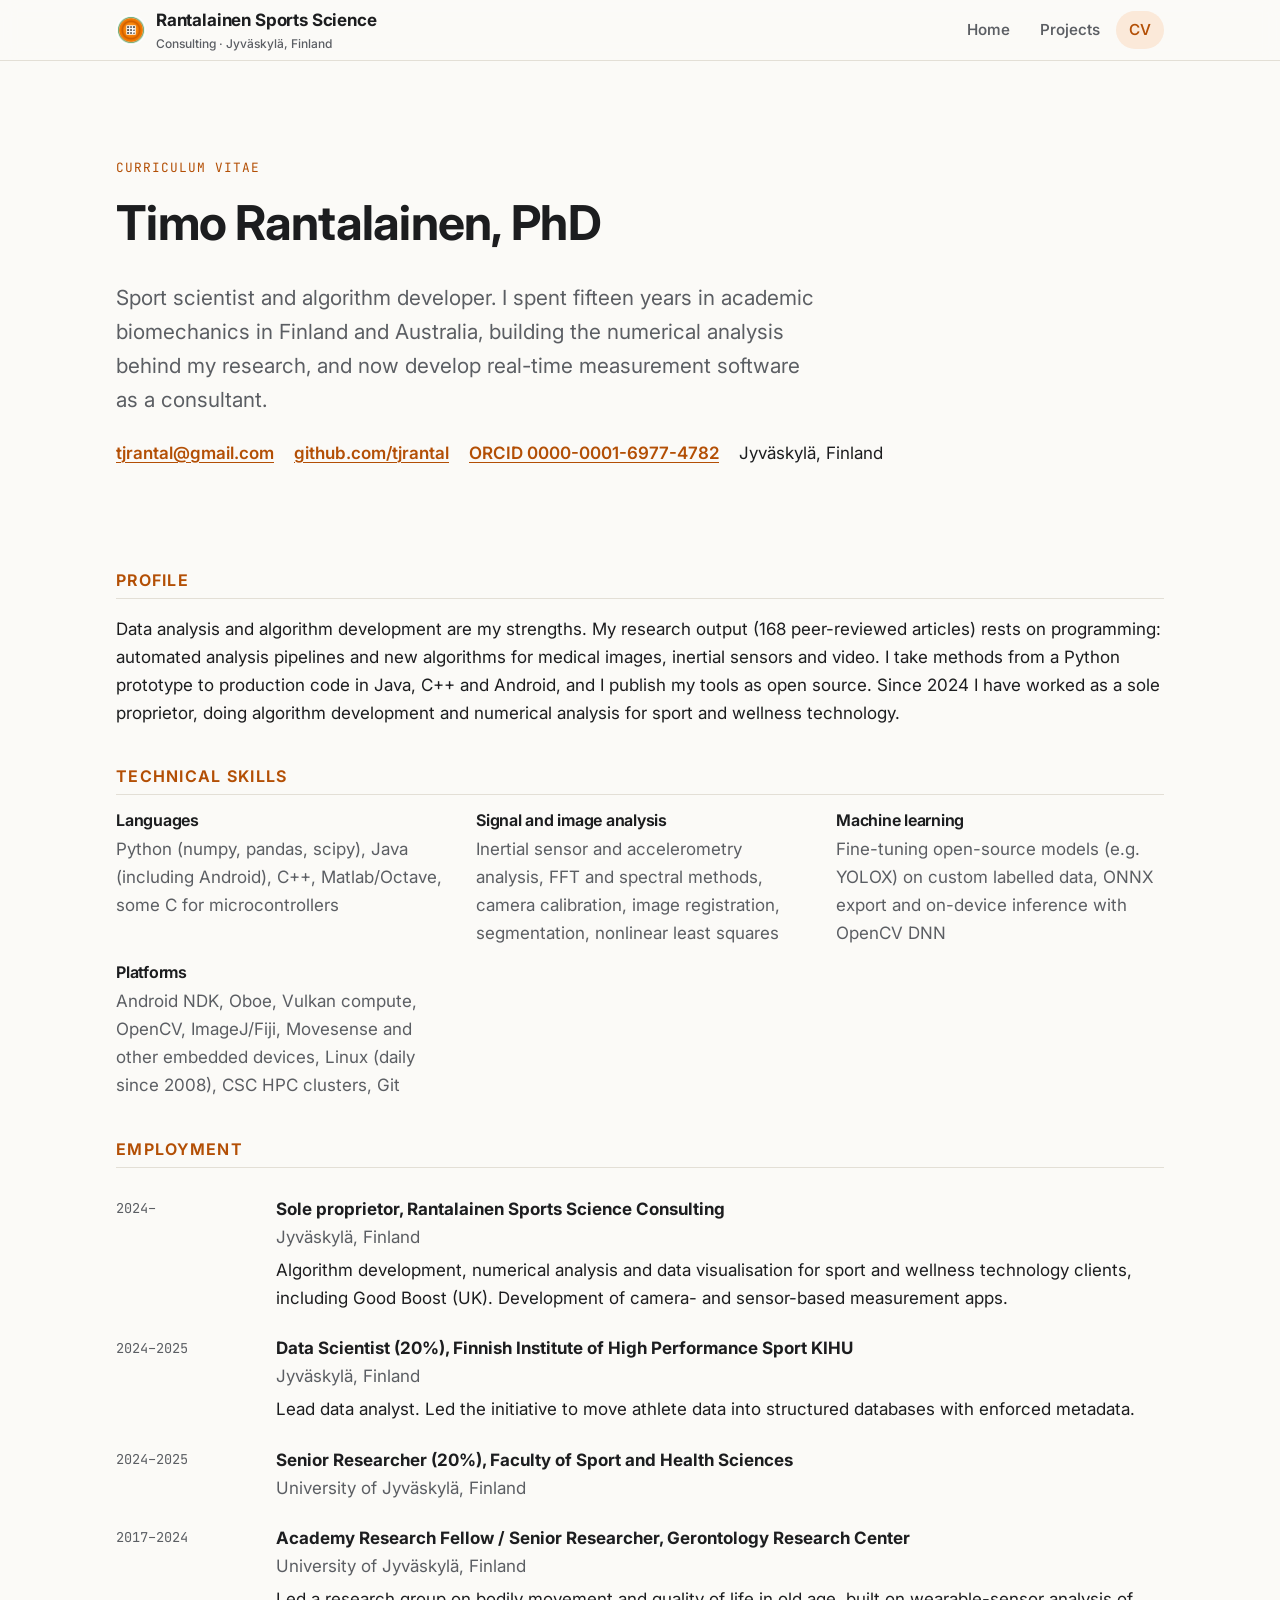
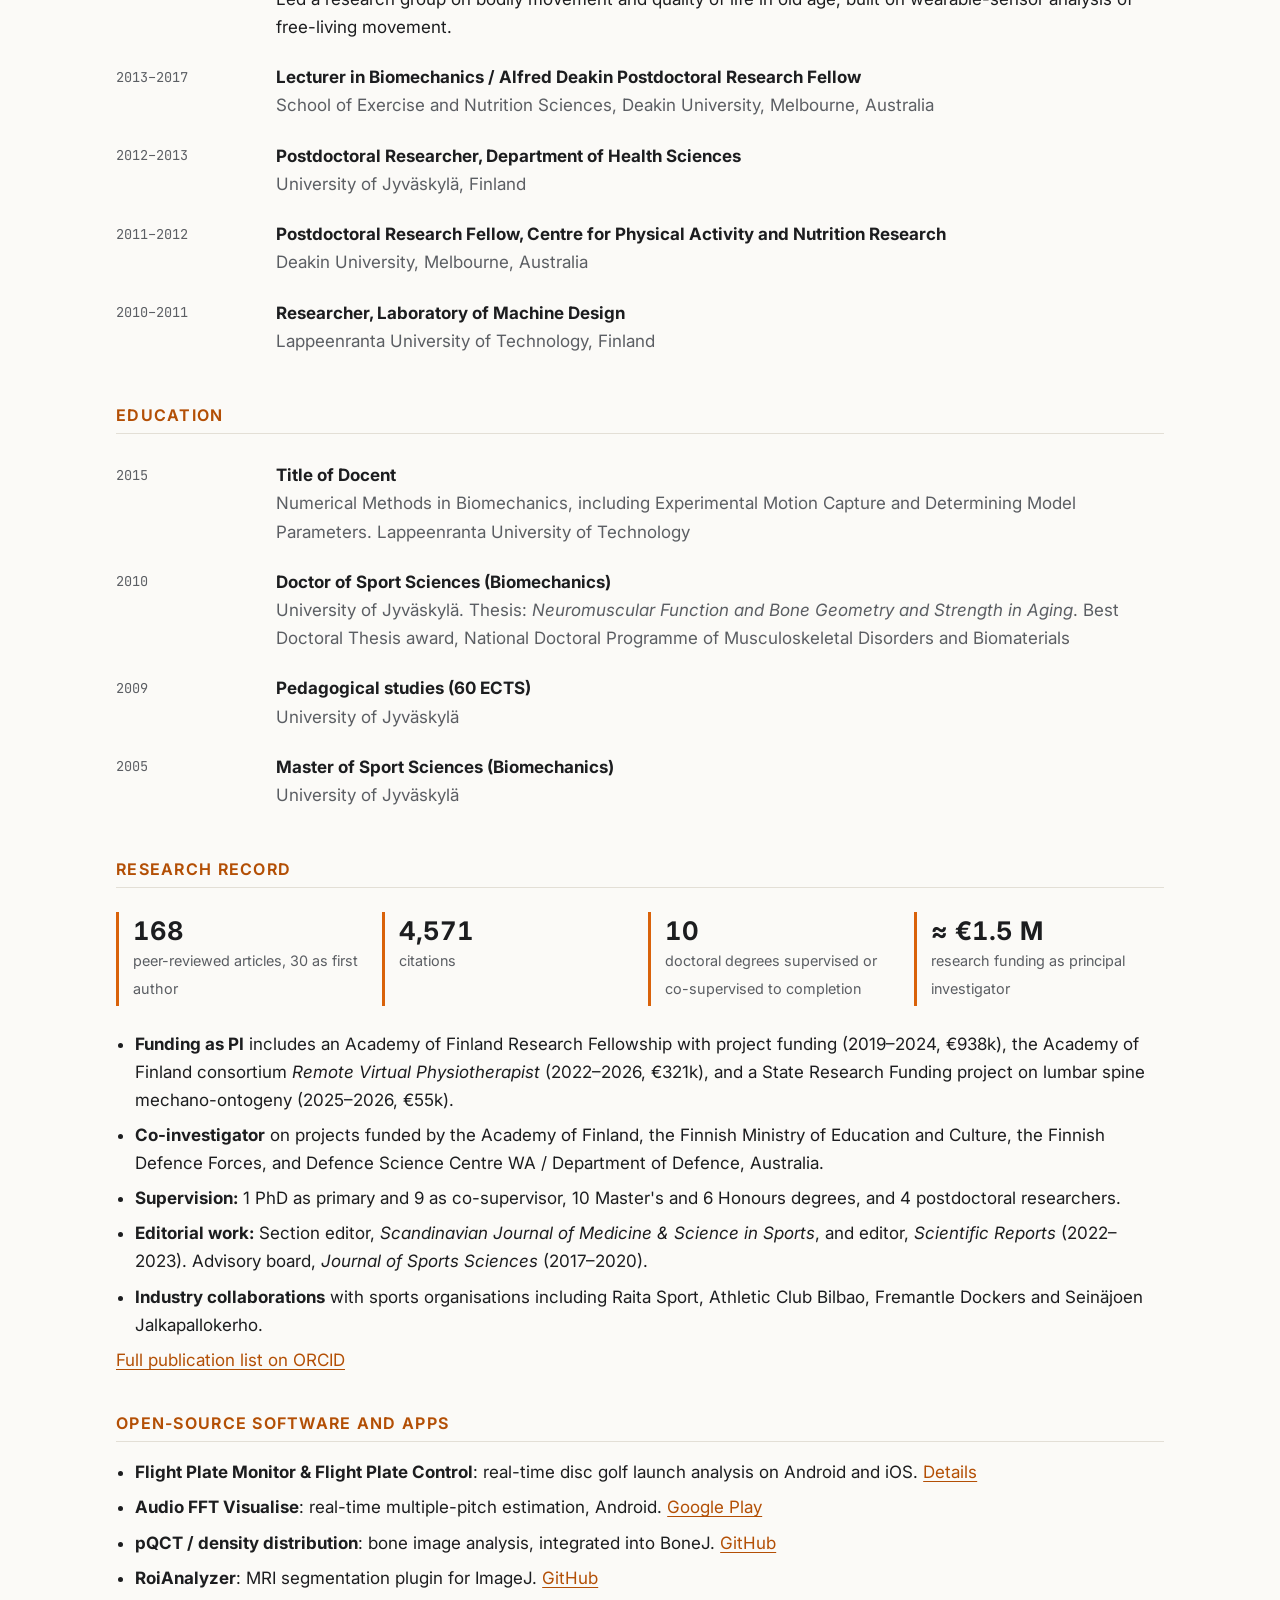
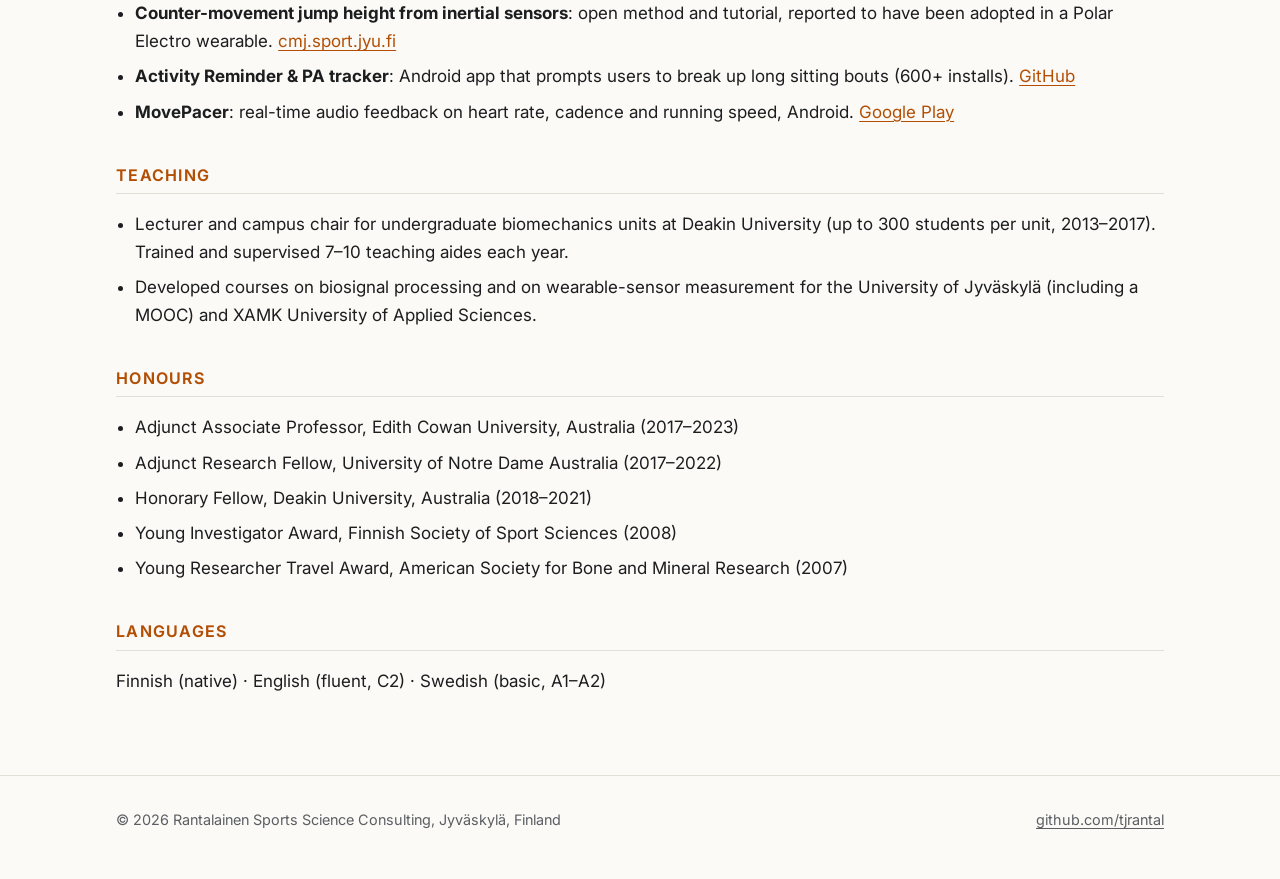
==== cv.html @ 8a237216 "Add portfolio site and Flight Plate Monitor guide" ====
<!doctype html>
<html lang="en">
<head>
  <meta charset="utf-8">
  <meta name="viewport" content="width=device-width, initial-scale=1">
  <title>CV · Timo Rantalainen</title>
  <meta name="description" content="Curriculum vitae of Timo Rantalainen, PhD, Docent: sport scientist, biomechanist and algorithm developer, Jyväskylä, Finland.">
  <link rel="icon" href="assets/img/flightplate.png">
  <link rel="preconnect" href="https://fonts.googleapis.com">
  <link rel="preconnect" href="https://fonts.gstatic.com" crossorigin>
  <link href="https://fonts.googleapis.com/css2?family=Inter:wght@400;500;600;700&family=JetBrains+Mono:wght@400;700&display=swap" rel="stylesheet">
  <link rel="stylesheet" href="assets/css/style.css">
</head>
<body>
  <header class="site-header">
    <div class="container">
      <a class="brand" href="index.html">
        <img class="brand-mark" src="assets/img/flightplate.png" alt="">
        <span>Rantalainen Sports Science<small>Consulting · Jyväskylä, Finland</small></span>
      </a>
      <nav class="site-nav" aria-label="Main">
        <ul>
          <li><a href="index.html">Home</a></li>
          <li><a href="projects.html">Projects</a></li>
          <li><a href="cv.html" aria-current="page">CV</a></li>
        </ul>
      </nav>
    </div>
  </header>

  <main class="container">
    <section class="hero">
      <p class="eyebrow">Curriculum vitae</p>
      <h1>Timo Rantalainen, PhD</h1>
      <p class="lede">
        Sport scientist and algorithm developer. I spent fifteen years in academic biomechanics in Finland
        and Australia, building the numerical analysis behind my research, and now develop real-time
        measurement software as a consultant.
      </p>
      <ul class="link-list">
        <li><a href="mailto:tjrantal@gmail.com">tjrantal@gmail.com</a></li>
        <li><a href="https://github.com/tjrantal">github.com/tjrantal</a></li>
        <li><a href="https://orcid.org/0000-0001-6977-4782">ORCID 0000-0001-6977-4782</a></li>
        <li>Jyväskylä, Finland</li>
      </ul>
    </section>

    <section class="cv-section">
      <h2>Profile</h2>
      <p>
        Data analysis and algorithm development are my strengths. My research output (168 peer-reviewed
        articles) rests on programming: automated analysis pipelines and new algorithms for medical images,
        inertial sensors and video. I take methods from a Python prototype to production code in Java, C++
        and Android, and I publish my tools as open source. Since 2024 I have worked as a sole proprietor,
        doing algorithm development and numerical analysis for sport and wellness technology.
      </p>
    </section>

    <section class="cv-section">
      <h2>Technical skills</h2>
      <div class="skills">
        <div>
          <h3>Languages</h3>
          <p>Python (numpy, pandas, scipy), Java (including Android), C++, Matlab/Octave, some C for
            microcontrollers</p>
        </div>
        <div>
          <h3>Signal and image analysis</h3>
          <p>Inertial sensor and accelerometry analysis, FFT and spectral methods, camera calibration,
            image registration, segmentation, nonlinear least squares</p>
        </div>
        <div>
          <h3>Machine learning</h3>
          <p>Fine-tuning open-source models (e.g. YOLOX) on custom labelled data, ONNX export and on-device
            inference with OpenCV DNN</p>
        </div>
        <div>
          <h3>Platforms</h3>
          <p>Android NDK, Oboe, Vulkan compute, OpenCV, ImageJ/Fiji, Movesense and other embedded
            devices, Linux (daily since 2008), CSC HPC clusters, Git</p>
        </div>
      </div>
    </section>

    <section class="cv-section">
      <h2>Employment</h2>
      <ul class="timeline">
        <li>
          <div class="when">2024–</div>
          <div class="what">
            <strong>Sole proprietor, Rantalainen Sports Science Consulting</strong>
            <span>Jyväskylä, Finland</span>
            <p>Algorithm development, numerical analysis and data visualisation for sport and wellness
              technology clients, including Good Boost (UK). Development of camera- and sensor-based
              measurement apps.</p>
          </div>
        </li>
        <li>
          <div class="when">2024–2025</div>
          <div class="what">
            <strong>Data Scientist (20%), Finnish Institute of High Performance Sport KIHU</strong>
            <span>Jyväskylä, Finland</span>
            <p>Lead data analyst. Led the initiative to move athlete data into structured databases with
              enforced metadata.</p>
          </div>
        </li>
        <li>
          <div class="when">2024–2025</div>
          <div class="what">
            <strong>Senior Researcher (20%), Faculty of Sport and Health Sciences</strong>
            <span>University of Jyväskylä, Finland</span>
          </div>
        </li>
        <li>
          <div class="when">2017–2024</div>
          <div class="what">
            <strong>Academy Research Fellow / Senior Researcher, Gerontology Research Center</strong>
            <span>University of Jyväskylä, Finland</span>
            <p>Led a research group on bodily movement and quality of life in old age, built on
              wearable-sensor analysis of free-living movement.</p>
          </div>
        </li>
        <li>
          <div class="when">2013–2017</div>
          <div class="what">
            <strong>Lecturer in Biomechanics / Alfred Deakin Postdoctoral Research Fellow</strong>
            <span>School of Exercise and Nutrition Sciences, Deakin University, Melbourne, Australia</span>
          </div>
        </li>
        <li>
          <div class="when">2012–2013</div>
          <div class="what">
            <strong>Postdoctoral Researcher, Department of Health Sciences</strong>
            <span>University of Jyväskylä, Finland</span>
          </div>
        </li>
        <li>
          <div class="when">2011–2012</div>
          <div class="what">
            <strong>Postdoctoral Research Fellow, Centre for Physical Activity and Nutrition Research</strong>
            <span>Deakin University, Melbourne, Australia</span>
          </div>
        </li>
        <li>
          <div class="when">2010–2011</div>
          <div class="what">
            <strong>Researcher, Laboratory of Machine Design</strong>
            <span>Lappeenranta University of Technology, Finland</span>
          </div>
        </li>
      </ul>
    </section>

    <section class="cv-section">
      <h2>Education</h2>
      <ul class="timeline">
        <li>
          <div class="when">2015</div>
          <div class="what">
            <strong>Title of Docent</strong>
            <span>Numerical Methods in Biomechanics, including Experimental Motion Capture and Determining
              Model Parameters. Lappeenranta University of Technology</span>
          </div>
        </li>
        <li>
          <div class="when">2010</div>
          <div class="what">
            <strong>Doctor of Sport Sciences (Biomechanics)</strong>
            <span>University of Jyväskylä. Thesis: <em>Neuromuscular Function and Bone Geometry and Strength in
              Aging</em>. Best Doctoral Thesis award, National Doctoral Programme of Musculoskeletal
              Disorders and Biomaterials</span>
          </div>
        </li>
        <li>
          <div class="when">2009</div>
          <div class="what">
            <strong>Pedagogical studies (60 ECTS)</strong>
            <span>University of Jyväskylä</span>
          </div>
        </li>
        <li>
          <div class="when">2005</div>
          <div class="what">
            <strong>Master of Sport Sciences (Biomechanics)</strong>
            <span>University of Jyväskylä</span>
          </div>
        </li>
      </ul>
    </section>

    <section class="cv-section">
      <h2>Research record</h2>
      <div class="stat-row">
        <div class="stat"><strong>168</strong><span>peer-reviewed articles, 30 as first author</span></div>
        <div class="stat"><strong>4,571</strong><span>citations</span></div>
        <div class="stat"><strong>10</strong><span>doctoral degrees supervised or co-supervised to completion</span></div>
        <div class="stat"><strong>≈ €1.5 M</strong><span>research funding as principal investigator</span></div>
      </div>
      <ul class="plain-list">
        <li><strong>Funding as PI</strong> includes an Academy of Finland Research Fellowship with project funding
          (2019–2024, €938k), the Academy of Finland consortium <em>Remote Virtual Physiotherapist</em>
          (2022–2026, €321k), and a State Research Funding project on lumbar spine mechano-ontogeny (2025–2026, €55k).</li>
        <li><strong>Co-investigator</strong> on projects funded by the Academy of Finland, the Finnish Ministry of
          Education and Culture, the Finnish Defence Forces, and Defence Science Centre WA / Department of Defence,
          Australia.</li>
        <li><strong>Supervision:</strong> 1 PhD as primary and 9 as co-supervisor, 10 Master's and 6 Honours
          degrees, and 4 postdoctoral researchers.</li>
        <li><strong>Editorial work:</strong> Section editor, <em>Scandinavian Journal of Medicine &amp; Science in
          Sports</em>, and editor, <em>Scientific Reports</em> (2022–2023). Advisory board, <em>Journal of
          Sports Sciences</em> (2017–2020).</li>
        <li><strong>Industry collaborations</strong> with sports organisations including Raita Sport, Athletic Club
          Bilbao, Fremantle Dockers and Seinäjoen Jalkapallokerho.</li>
      </ul>
      <p class="no-print"><a href="https://orcid.org/0000-0001-6977-4782">Full publication list on ORCID</a></p>
    </section>

    <section class="cv-section">
      <h2>Open-source software and apps</h2>
      <ul class="plain-list">
        <li><strong>Flight Plate Monitor &amp; Flight Plate Control</strong>: real-time disc golf launch analysis on
          Android and iOS. <a class="no-print" href="projects.html#flight-plate">Details</a></li>
        <li><strong>Audio FFT Visualise</strong>: real-time multiple-pitch estimation, Android.
          <a href="https://play.google.com/store/apps/details?id=timo.home.audiovisualise">Google Play</a></li>
        <li><strong>pQCT / density distribution</strong>: bone image analysis, integrated into BoneJ.
          <a href="https://github.com/tjrantal/pQCT">GitHub</a></li>
        <li><strong>RoiAnalyzer</strong>: MRI segmentation plugin for ImageJ.
          <a href="https://github.com/tjrantal/RoiAnalyzer">GitHub</a></li>
        <li><strong>Counter-movement jump height from inertial sensors</strong>: open method and tutorial,
          reported to have been adopted in a Polar Electro wearable.
          <a href="https://cmj.sport.jyu.fi/">cmj.sport.jyu.fi</a></li>
        <li><strong>Activity Reminder &amp; PA tracker</strong>: Android app that prompts users to break up
          long sitting bouts (600+ installs). <a href="https://github.com/tjrantal/activitymonitor">GitHub</a></li>
        <li><strong>MovePacer</strong>: real-time audio feedback on heart rate, cadence and running speed, Android.
          <a href="https://play.google.com/store/apps/details?id=timo.jyu.movepacer">Google Play</a></li>
      </ul>
    </section>

    <section class="cv-section">
      <h2>Teaching</h2>
      <ul class="plain-list">
        <li>Lecturer and campus chair for undergraduate biomechanics units at Deakin University (up to 300
          students per unit, 2013–2017). Trained and supervised 7–10 teaching aides each year.</li>
        <li>Developed courses on biosignal processing and on wearable-sensor measurement for the University of
          Jyväskylä (including a MOOC) and XAMK University of Applied Sciences.</li>
      </ul>
    </section>

    <section class="cv-section">
      <h2>Honours</h2>
      <ul class="plain-list">
        <li>Adjunct Associate Professor, Edith Cowan University, Australia (2017–2023)</li>
        <li>Adjunct Research Fellow, University of Notre Dame Australia (2017–2022)</li>
        <li>Honorary Fellow, Deakin University, Australia (2018–2021)</li>
        <li>Young Investigator Award, Finnish Society of Sport Sciences (2008)</li>
        <li>Young Researcher Travel Award, American Society for Bone and Mineral Research (2007)</li>
      </ul>
    </section>

    <section class="cv-section">
      <h2>Languages</h2>
      <p>Finnish (native) · English (fluent, C2) · Swedish (basic, A1–A2)</p>
    </section>
  </main>

  <footer class="site-footer">
    <div class="container">
      <span>© 2026 Rantalainen Sports Science Consulting, Jyväskylä, Finland</span>
      <span><a href="https://github.com/tjrantal">github.com/tjrantal</a></span>
    </div>
  </footer>
</body>
</html>
---- assets/css/style.css ----
/* Rantalainen Sports Science Consulting: site stylesheet */

:root {
  --bg: #fbfaf7;
  --surface: #ffffff;
  --surface-2: #f2efe8;
  --text: #1c1d1f;
  --text-muted: #5b5e63;
  --border: #e3dfd6;
  --accent: #d9620a;          /* disc orange */
  --accent-strong: #b34f05;
  --accent-soft: #fbe9d9;
  --accent-2: #1f8a43;        /* flight-plate green */
  --code-bg: #f2efe8;
  --shadow: 0 1px 2px rgba(28, 29, 31, 0.05), 0 4px 16px rgba(28, 29, 31, 0.05);

  --font-sans: "Inter", system-ui, -apple-system, "Segoe UI", Roboto, sans-serif;
  --font-mono: "JetBrains Mono", ui-monospace, "SFMono-Regular", Menlo, monospace;

  --max-width: 68rem;
  --gutter: 1.25rem;
  --radius: 10px;
}

@media (prefers-color-scheme: dark) {
  :root {
    --bg: #131416;
    --surface: #1b1c1f;
    --surface-2: #232428;
    --text: #e9e8e4;
    --text-muted: #a3a49f;
    --border: #2e3034;
    --accent: #f2873a;
    --accent-strong: #ffa260;
    --accent-soft: #3a2614;
    --accent-2: #4cc27a;
    --code-bg: #232428;
    --shadow: none;
  }
}

*,
*::before,
*::after {
  box-sizing: border-box;
}

html {
  -webkit-text-size-adjust: 100%;
  scroll-behavior: smooth;
}

body {
  margin: 0;
  background: var(--bg);
  color: var(--text);
  font-family: var(--font-sans);
  font-size: 1.0625rem;
  line-height: 1.65;
}

img {
  max-width: 100%;
  height: auto;
  display: block;
}

a {
  color: var(--accent-strong);
  text-decoration-thickness: 1px;
  text-underline-offset: 0.18em;
}

a:hover {
  color: var(--accent);
}

h1,
h2,
h3 {
  line-height: 1.2;
  letter-spacing: -0.015em;
  margin: 0 0 0.6em;
}

h1 { font-size: clamp(2rem, 5vw, 3rem); font-weight: 700; }
h2 { font-size: clamp(1.4rem, 3vw, 1.75rem); font-weight: 650; margin-top: 2.2em; }
h3 { font-size: 1.15rem; font-weight: 650; }

p { margin: 0 0 1em; }

code {
  font-family: var(--font-mono);
  font-size: 0.88em;
  background: var(--code-bg);
  padding: 0.1em 0.35em;
  border-radius: 4px;
}

.container {
  width: 100%;
  max-width: var(--max-width);
  margin: 0 auto;
  padding: 0 var(--gutter);
}

/* ---------- Header and navigation ---------- */

.site-header {
  position: sticky;
  top: 0;
  z-index: 10;
  background: color-mix(in srgb, var(--bg) 88%, transparent);
  backdrop-filter: blur(8px);
  border-bottom: 1px solid var(--border);
}

.site-header .container {
  display: flex;
  align-items: center;
  justify-content: space-between;
  gap: 1rem;
  min-height: 3.75rem;
  flex-wrap: wrap;
}

.brand {
  display: flex;
  align-items: center;
  gap: 0.6rem;
  color: var(--text);
  text-decoration: none;
  font-weight: 700;
  letter-spacing: -0.01em;
}

.brand-mark {
  width: 1.9rem;
  height: 1.9rem;
  border-radius: 50%;
}

.brand small {
  display: block;
  font-weight: 500;
  font-size: 0.75rem;
  color: var(--text-muted);
  letter-spacing: 0;
}

.site-nav ul {
  display: flex;
  gap: 0.25rem;
  list-style: none;
  margin: 0;
  padding: 0;
}

.site-nav a {
  display: block;
  padding: 0.4rem 0.8rem;
  border-radius: 999px;
  color: var(--text-muted);
  text-decoration: none;
  font-weight: 550;
  font-size: 0.95rem;
}

.site-nav a:hover {
  color: var(--text);
  background: var(--surface-2);
}

.site-nav a[aria-current="page"] {
  color: var(--accent-strong);
  background: var(--accent-soft);
}

/* ---------- Hero ---------- */

.hero {
  padding: clamp(3rem, 9vw, 6rem) 0 clamp(2.5rem, 6vw, 4rem);
}

.eyebrow {
  font-family: var(--font-mono);
  font-size: 0.8rem;
  text-transform: uppercase;
  letter-spacing: 0.08em;
  color: var(--accent-strong);
  margin-bottom: 1rem;
}

.lede {
  font-size: clamp(1.1rem, 2.2vw, 1.3rem);
  color: var(--text-muted);
  max-width: 44rem;
}

.button-row {
  display: flex;
  flex-wrap: wrap;
  gap: 0.75rem;
  margin-top: 1.75rem;
}

.button {
  display: inline-block;
  padding: 0.65rem 1.2rem;
  border-radius: 8px;
  font-weight: 600;
  text-decoration: none;
  border: 1px solid var(--accent);
  background: var(--accent);
  color: #fff;
}

.button:hover {
  background: var(--accent-strong);
  border-color: var(--accent-strong);
  color: #fff;
}

.button.secondary {
  background: transparent;
  color: var(--accent-strong);
}

.button.secondary:hover {
  background: var(--accent-soft);
  color: var(--accent-strong);
}

/* ---------- Cards and grids ---------- */

.grid {
  display: grid;
  gap: 1.25rem;
  grid-template-columns: repeat(auto-fit, minmax(min(100%, 14.5rem), 1fr));
}

.card {
  background: var(--surface);
  border: 1px solid var(--border);
  border-radius: var(--radius);
  padding: 1.5rem;
  box-shadow: var(--shadow);
}

.card h3 {
  margin-bottom: 0.4em;
}

.card p:last-child {
  margin-bottom: 0;
}

.card .card-link {
  font-weight: 600;
  text-decoration: none;
}

.card .card-link::after {
  content: " →";
}

.stat-row {
  display: grid;
  gap: 1rem;
  grid-template-columns: repeat(auto-fit, minmax(min(100%, 10rem), 1fr));
  margin: 1.5rem 0;
}

.stat {
  border-left: 3px solid var(--accent);
  padding: 0.2rem 0 0.2rem 0.9rem;
}

.stat strong {
  display: block;
  font-size: 1.6rem;
  line-height: 1.2;
  font-variant-numeric: tabular-nums;
}

.stat span {
  font-size: 0.9rem;
  color: var(--text-muted);
}

.tags {
  display: flex;
  flex-wrap: wrap;
  gap: 0.4rem;
  list-style: none;
  padding: 0;
  margin: 0.75rem 0 0;
}

.tags li {
  font-family: var(--font-mono);
  font-size: 0.75rem;
  padding: 0.2rem 0.55rem;
  border-radius: 999px;
  background: var(--surface-2);
  color: var(--text-muted);
  border: 1px solid var(--border);
}

/* ---------- Project pages ---------- */

.project {
  display: grid;
  gap: 1.5rem 2rem;
  grid-template-columns: minmax(0, 1fr);
  padding: 2rem 0;
  border-top: 1px solid var(--border);
}

.project:first-of-type {
  border-top: 0;
}

@media (min-width: 52rem) {
  .project {
    grid-template-columns: 7rem minmax(0, 1fr);
  }
}

.project-icon {
  width: 6rem;
  height: 6rem;
  border-radius: 22%;
  background: var(--surface-2);
  border: 1px solid var(--border);
  display: grid;
  place-items: center;
  overflow: hidden;
}

.project-icon img {
  width: 100%;
  height: 100%;
  object-fit: cover;
}

.project h2 {
  margin-top: 0;
}

.project .subtitle {
  color: var(--text-muted);
  margin-top: -0.4em;
}

.project h3 {
  margin-top: 1.5em;
  font-size: 1rem;
  text-transform: uppercase;
  letter-spacing: 0.06em;
  color: var(--text-muted);
}

.pipeline {
  list-style: none;
  counter-reset: step;
  padding: 0;
  margin: 0 0 1rem;
}

.pipeline li {
  counter-increment: step;
  position: relative;
  padding: 0.55rem 0 0.55rem 2.6rem;
  border-left: 2px solid var(--border);
  margin-left: 0.9rem;
}

.pipeline li::before {
  content: counter(step);
  position: absolute;
  left: -0.95rem;
  top: 0.55rem;
  width: 1.8rem;
  height: 1.8rem;
  border-radius: 50%;
  background: var(--accent-soft);
  color: var(--accent-strong);
  font-family: var(--font-mono);
  font-size: 0.8rem;
  font-weight: 700;
  display: grid;
  place-items: center;
}

.pipeline li:last-child {
  border-left-color: transparent;
}

.link-list {
  display: flex;
  flex-wrap: wrap;
  gap: 0.5rem 1.25rem;
  list-style: none;
  padding: 0;
  margin: 1rem 0 0;
}

.link-list a {
  font-weight: 600;
}

.callout {
  background: var(--accent-soft);
  border-radius: var(--radius);
  padding: 1rem 1.25rem;
  margin: 1rem 0;
}

.callout p:last-child {
  margin-bottom: 0;
}

.video {
  aspect-ratio: 16 / 9;
  width: 100%;
  border: 0;
  border-radius: var(--radius);
  background: #000;
  display: block;
}

.download {
  display: flex;
  align-items: center;
  gap: 1.25rem;
  flex-wrap: wrap;
}

.download img {
  width: 5.5rem;
  height: 5.5rem;
}

/* ---------- Tables ---------- */

.table-wrap {
  overflow-x: auto;
  margin: 1rem 0;
}

table {
  border-collapse: collapse;
  width: 100%;
  font-size: 0.95rem;
  font-variant-numeric: tabular-nums;
}

th,
td {
  text-align: left;
  padding: 0.5rem 0.75rem;
  border-bottom: 1px solid var(--border);
  white-space: nowrap;
}

th {
  font-weight: 600;
  color: var(--text-muted);
  font-size: 0.85rem;
}

/* ---------- CV ---------- */

.cv-section {
  margin-top: 2.5rem;
}

.cv-section > h2 {
  font-size: 1rem;
  text-transform: uppercase;
  letter-spacing: 0.08em;
  color: var(--accent-strong);
  border-bottom: 1px solid var(--border);
  padding-bottom: 0.5rem;
  margin: 0 0 1rem;
}

.timeline {
  list-style: none;
  padding: 0;
  margin: 0;
}

.timeline li {
  display: grid;
  grid-template-columns: 1fr;
  gap: 0.1rem 1.5rem;
  padding: 0.7rem 0;
}

@media (min-width: 40rem) {
  .timeline li {
    grid-template-columns: 8.5rem 1fr;
  }
}

.timeline .when {
  font-family: var(--font-mono);
  font-size: 0.85rem;
  color: var(--text-muted);
  padding-top: 0.15rem;
}

.timeline .what strong {
  display: block;
}

.timeline .what span {
  color: var(--text-muted);
}

.timeline .what p {
  margin: 0.3rem 0 0;
}

.skills {
  display: grid;
  gap: 1rem 2rem;
  grid-template-columns: repeat(auto-fit, minmax(min(100%, 16rem), 1fr));
}

.skills h3 {
  font-size: 1rem;
  margin-bottom: 0.3rem;
}

.skills p {
  color: var(--text-muted);
  margin: 0;
}

.plain-list {
  padding-left: 1.2rem;
  margin: 0;
}

.plain-list li {
  margin-bottom: 0.45rem;
}

/* ---------- Footer ---------- */

.site-footer {
  margin-top: 5rem;
  border-top: 1px solid var(--border);
  padding: 2rem 0 3rem;
  color: var(--text-muted);
  font-size: 0.9rem;
}

.site-footer .container {
  display: flex;
  flex-wrap: wrap;
  justify-content: space-between;
  gap: 1rem;
}

.site-footer a {
  color: var(--text-muted);
}

/* ---------- Print (the CV page prints cleanly) ---------- */

@media print {
  :root {
    --bg: #fff;
    --text: #000;
    --text-muted: #333;
    --border: #ccc;
  }

  .site-header,
  .site-footer,
  .no-print {
    display: none;
  }

  body {
    font-size: 10.5pt;
  }

  a {
    color: inherit;
    text-decoration: none;
  }

  .cv-section {
    break-inside: avoid-page;
  }
}
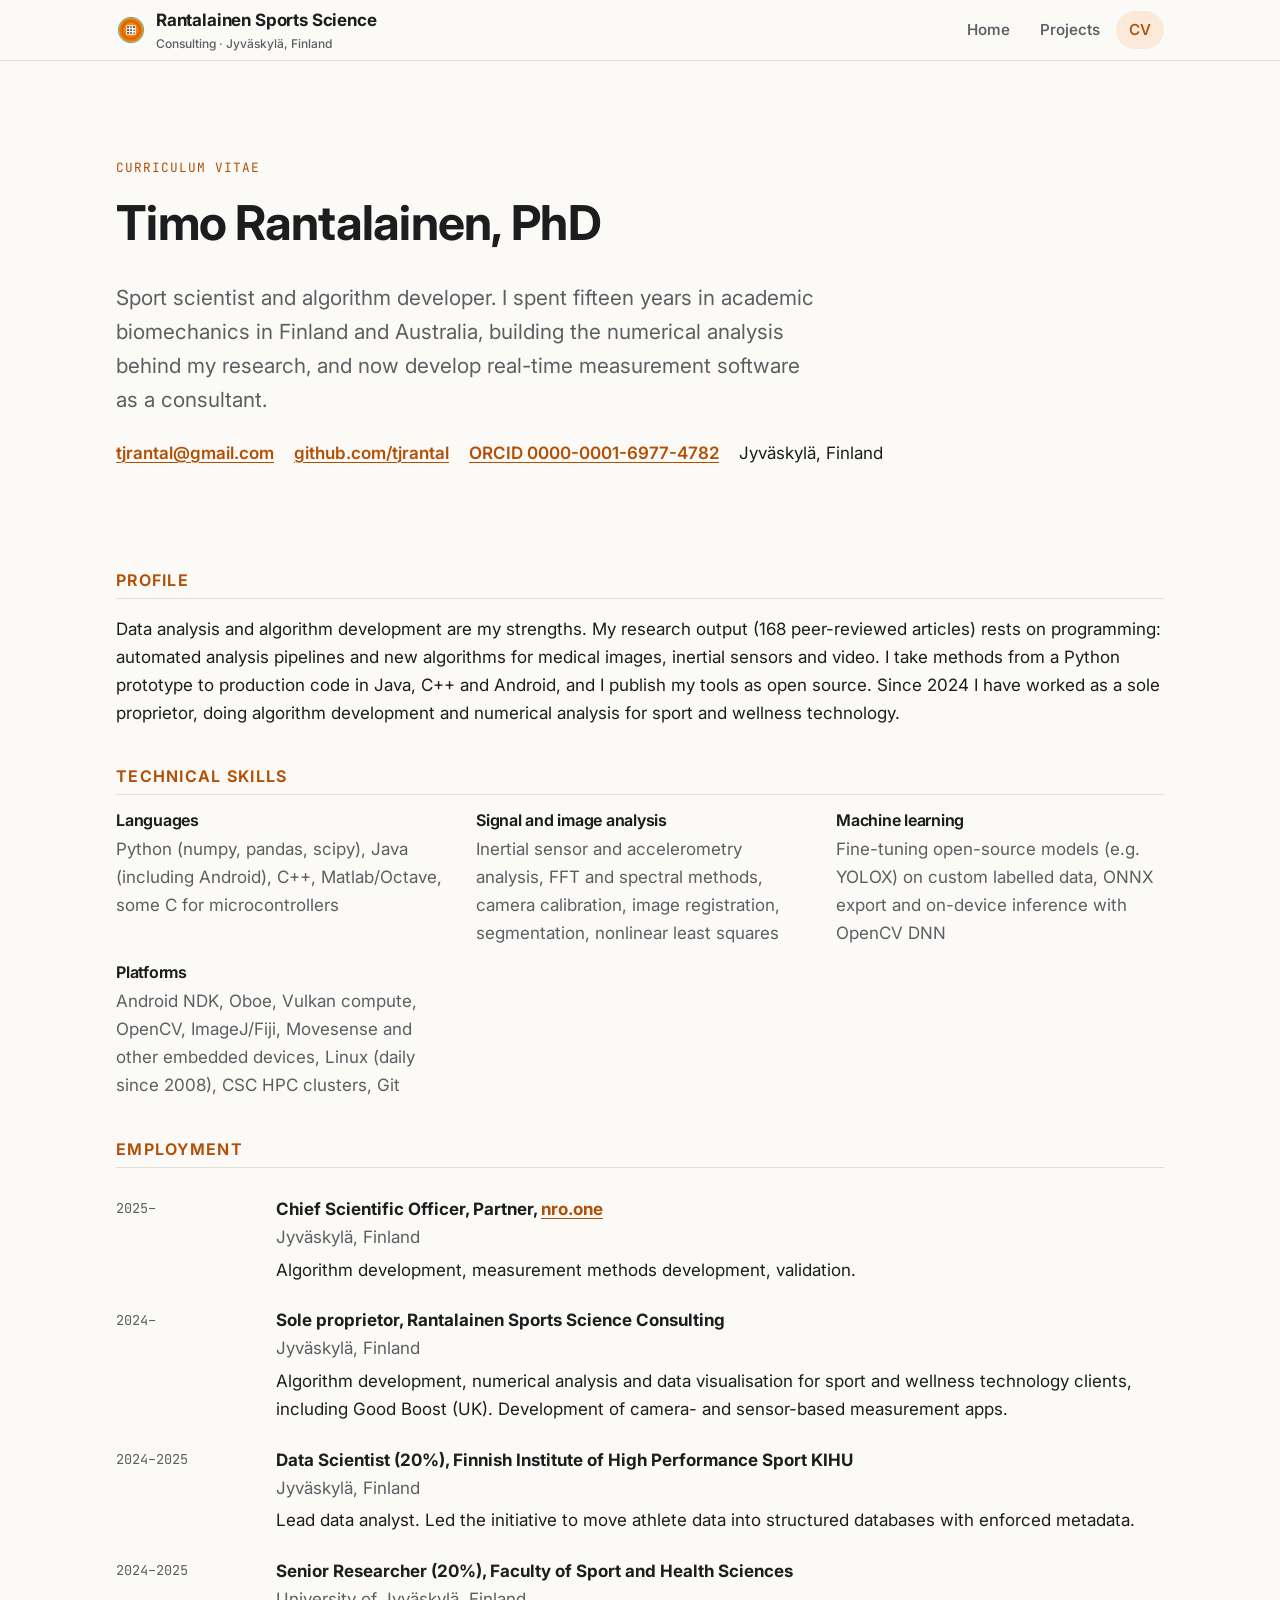
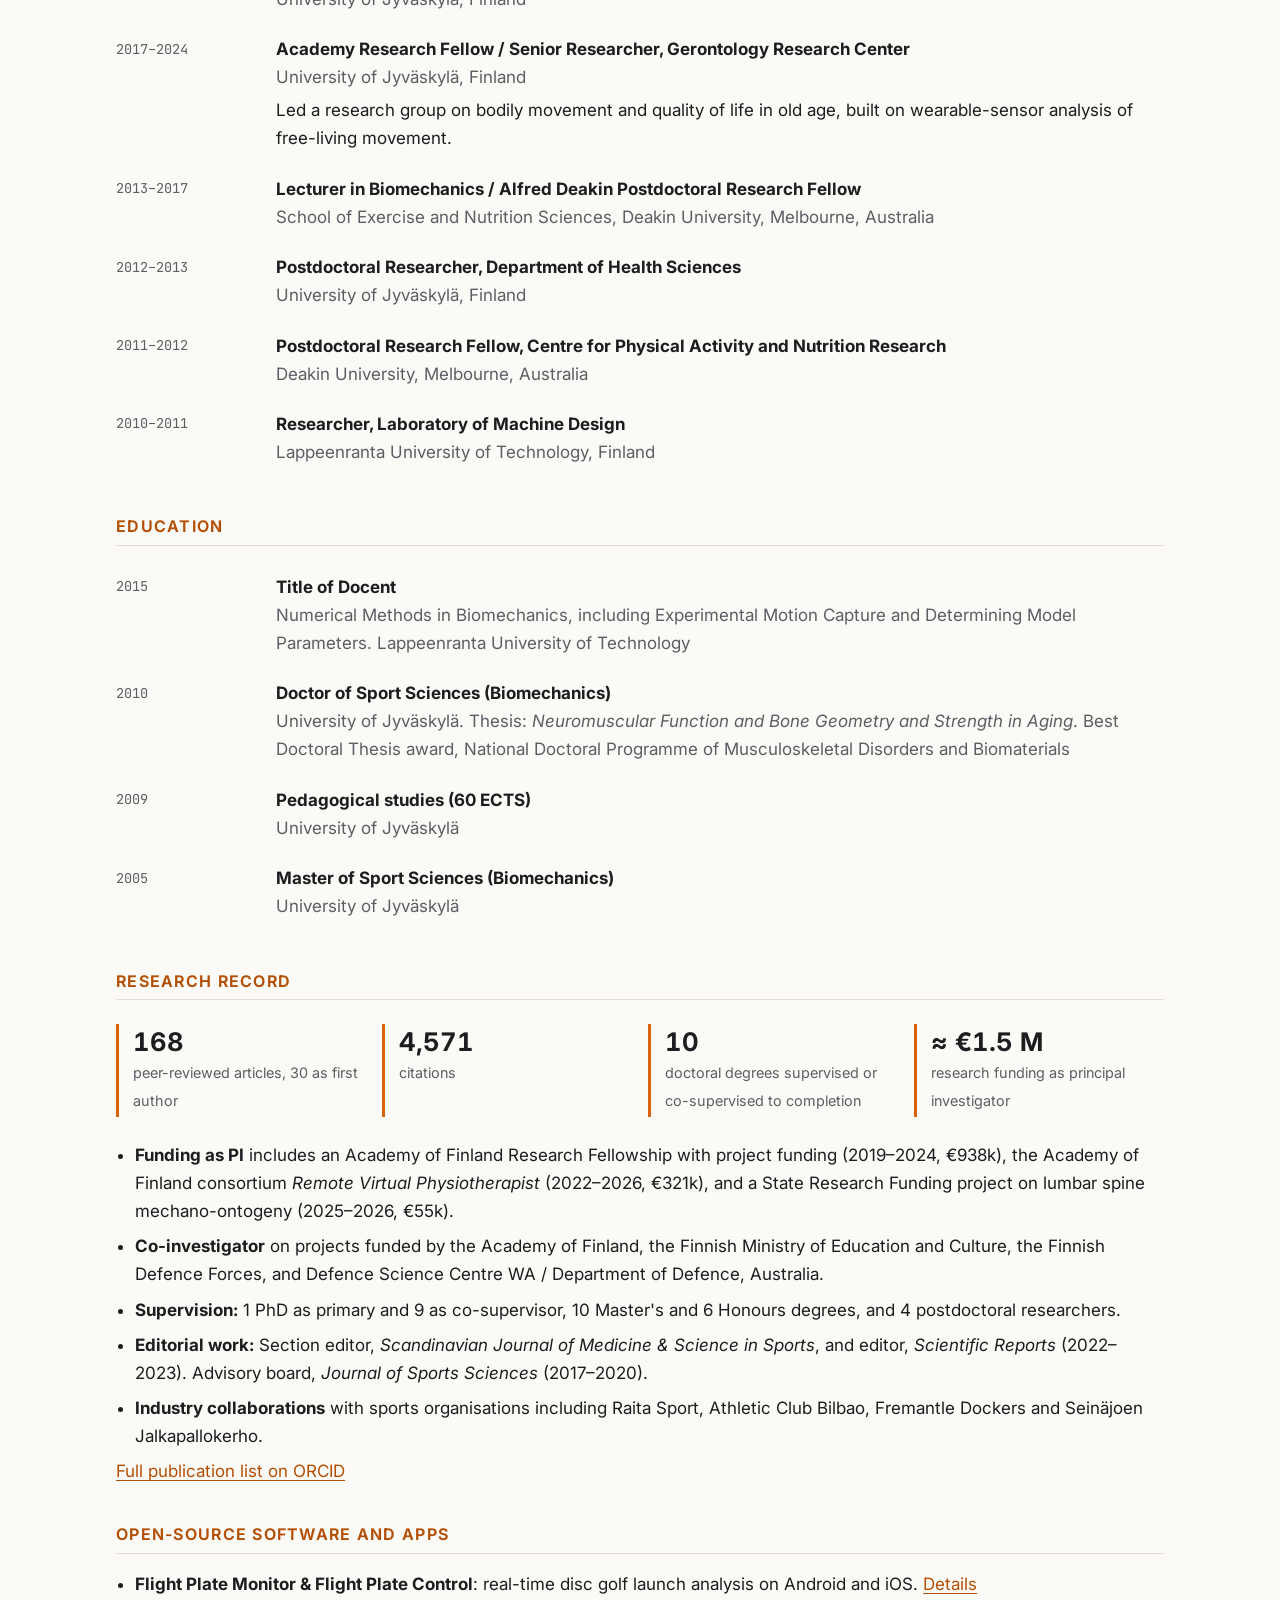
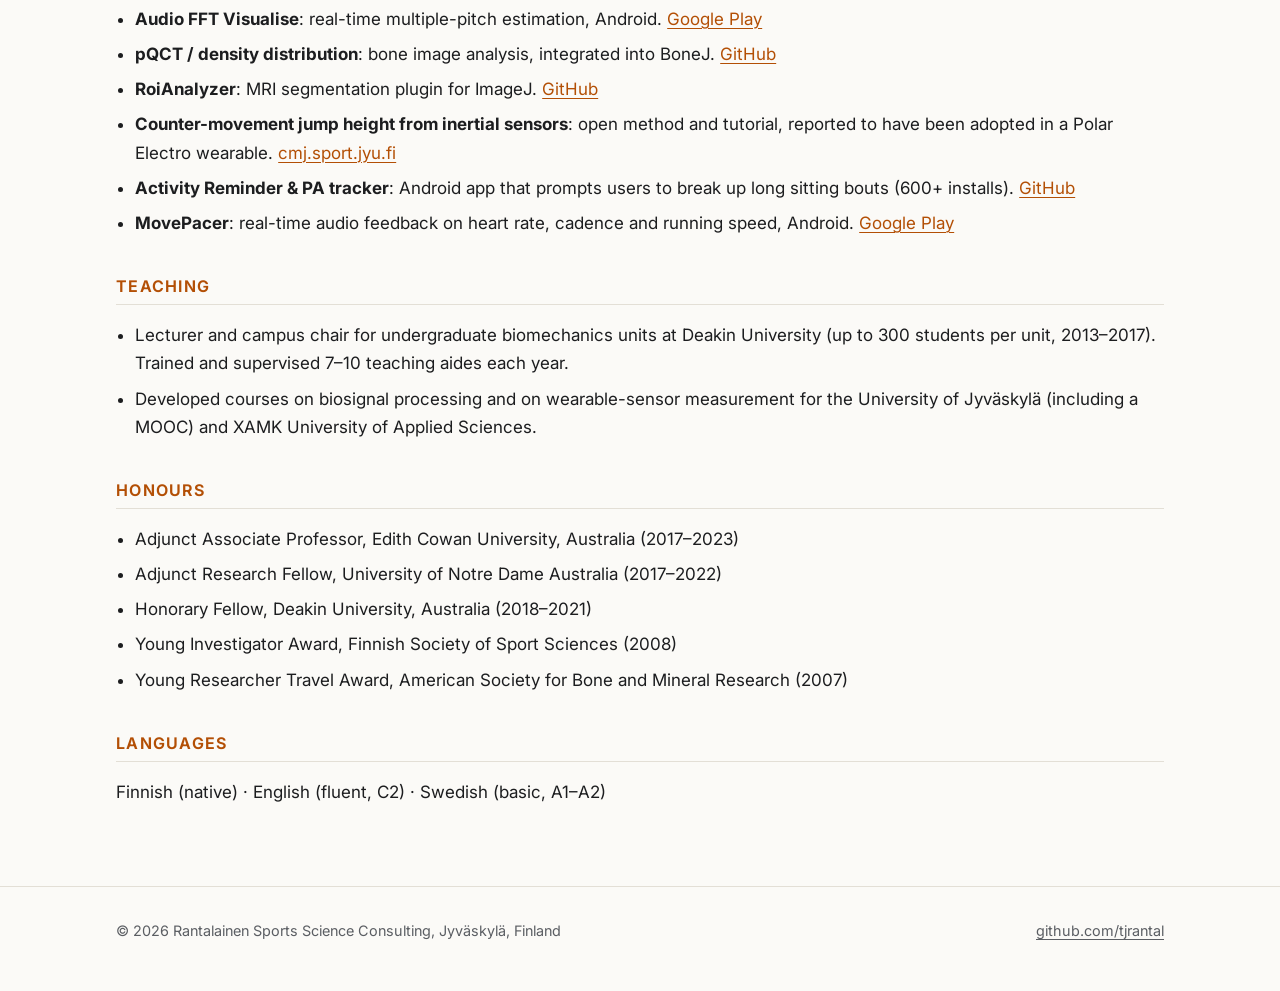
==== commit aef2663f: "Added nro.one" ====
--- a/cv.html
+++ b/cv.html
@@ -86,6 +86,14 @@
       <h2>Employment</h2>
       <ul class="timeline">
         <li>
+          <div class="when">2025–</div>
+          <div class="what">
+            <strong>Chief Scientific Officer, Partner, <a href="https://nro.one/">nro.one</a> </strong>
+            <span>Jyväskylä, Finland</span>
+            <p>Algorithm development, measurement methods development, validation.</p>
+          </div>
+        </li>
+        <li>
           <div class="when">2024–</div>
           <div class="what">
             <strong>Sole proprietor, Rantalainen Sports Science Consulting</strong>
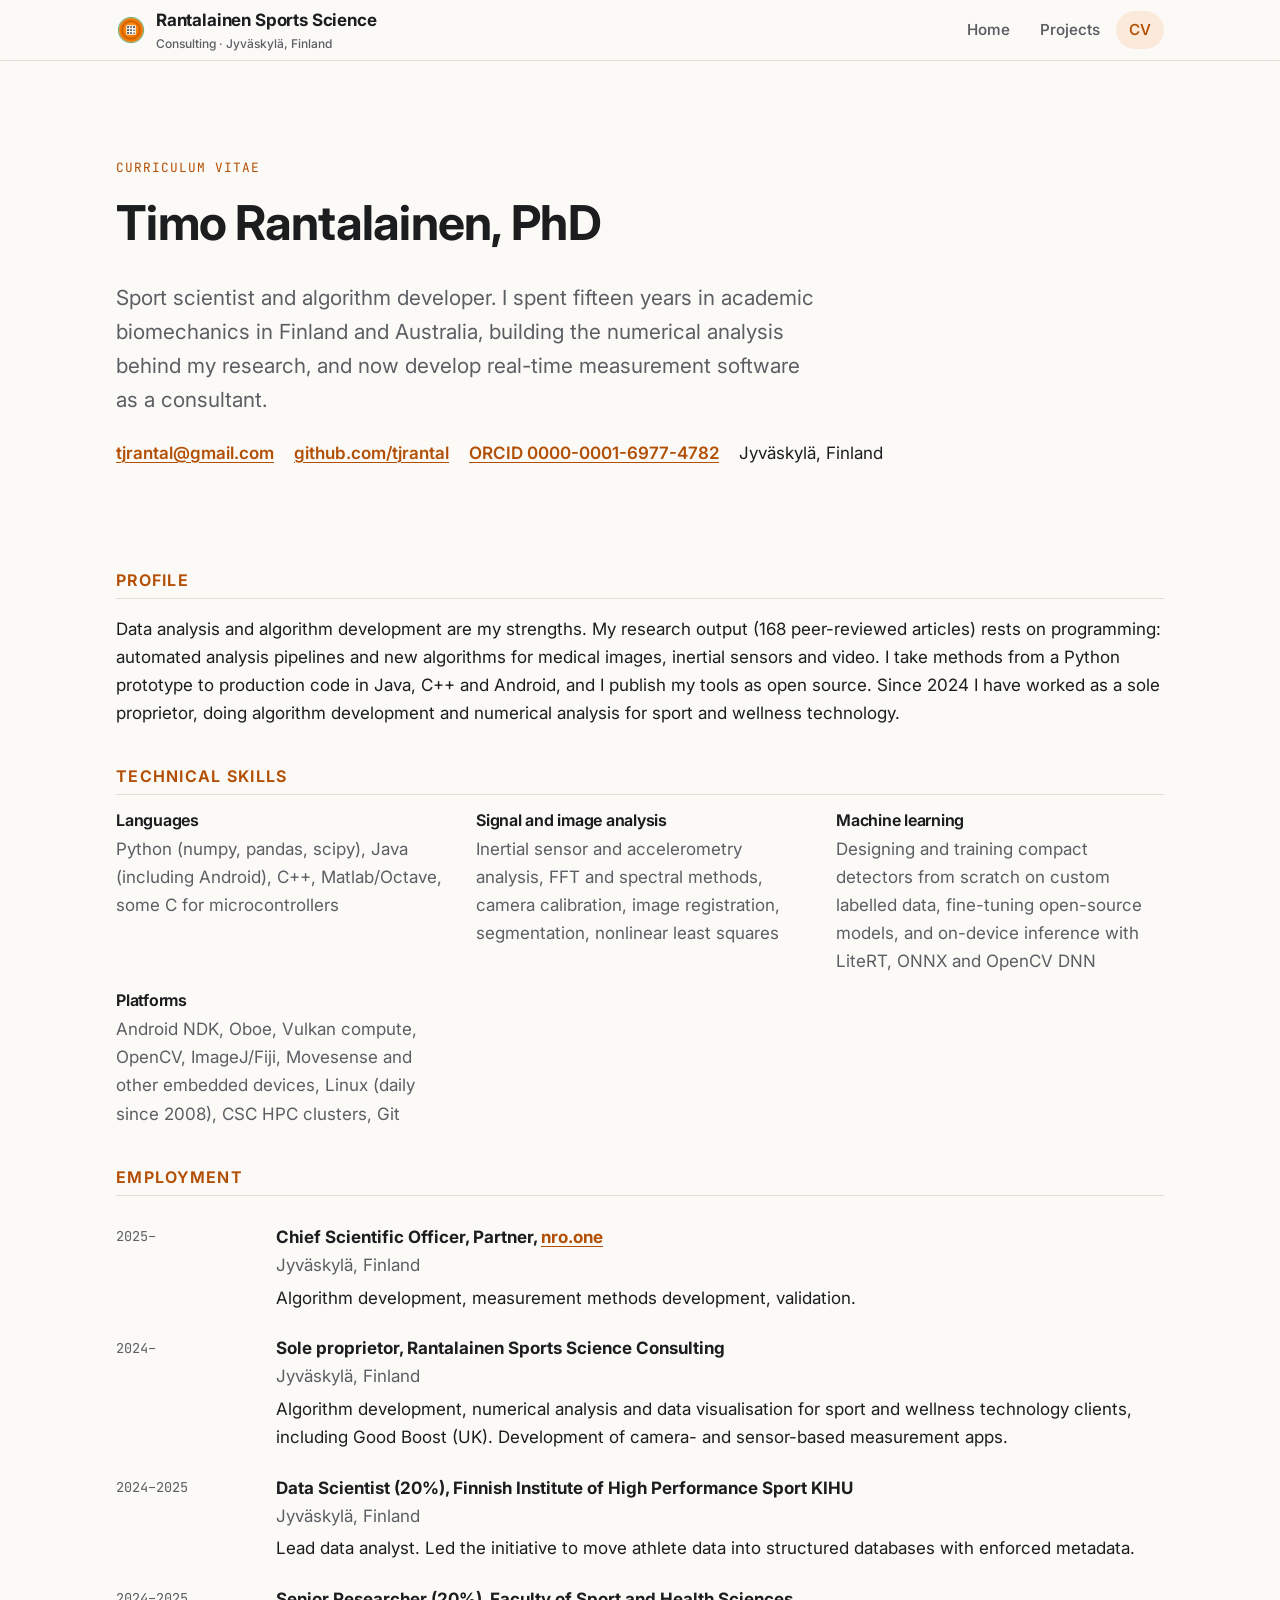
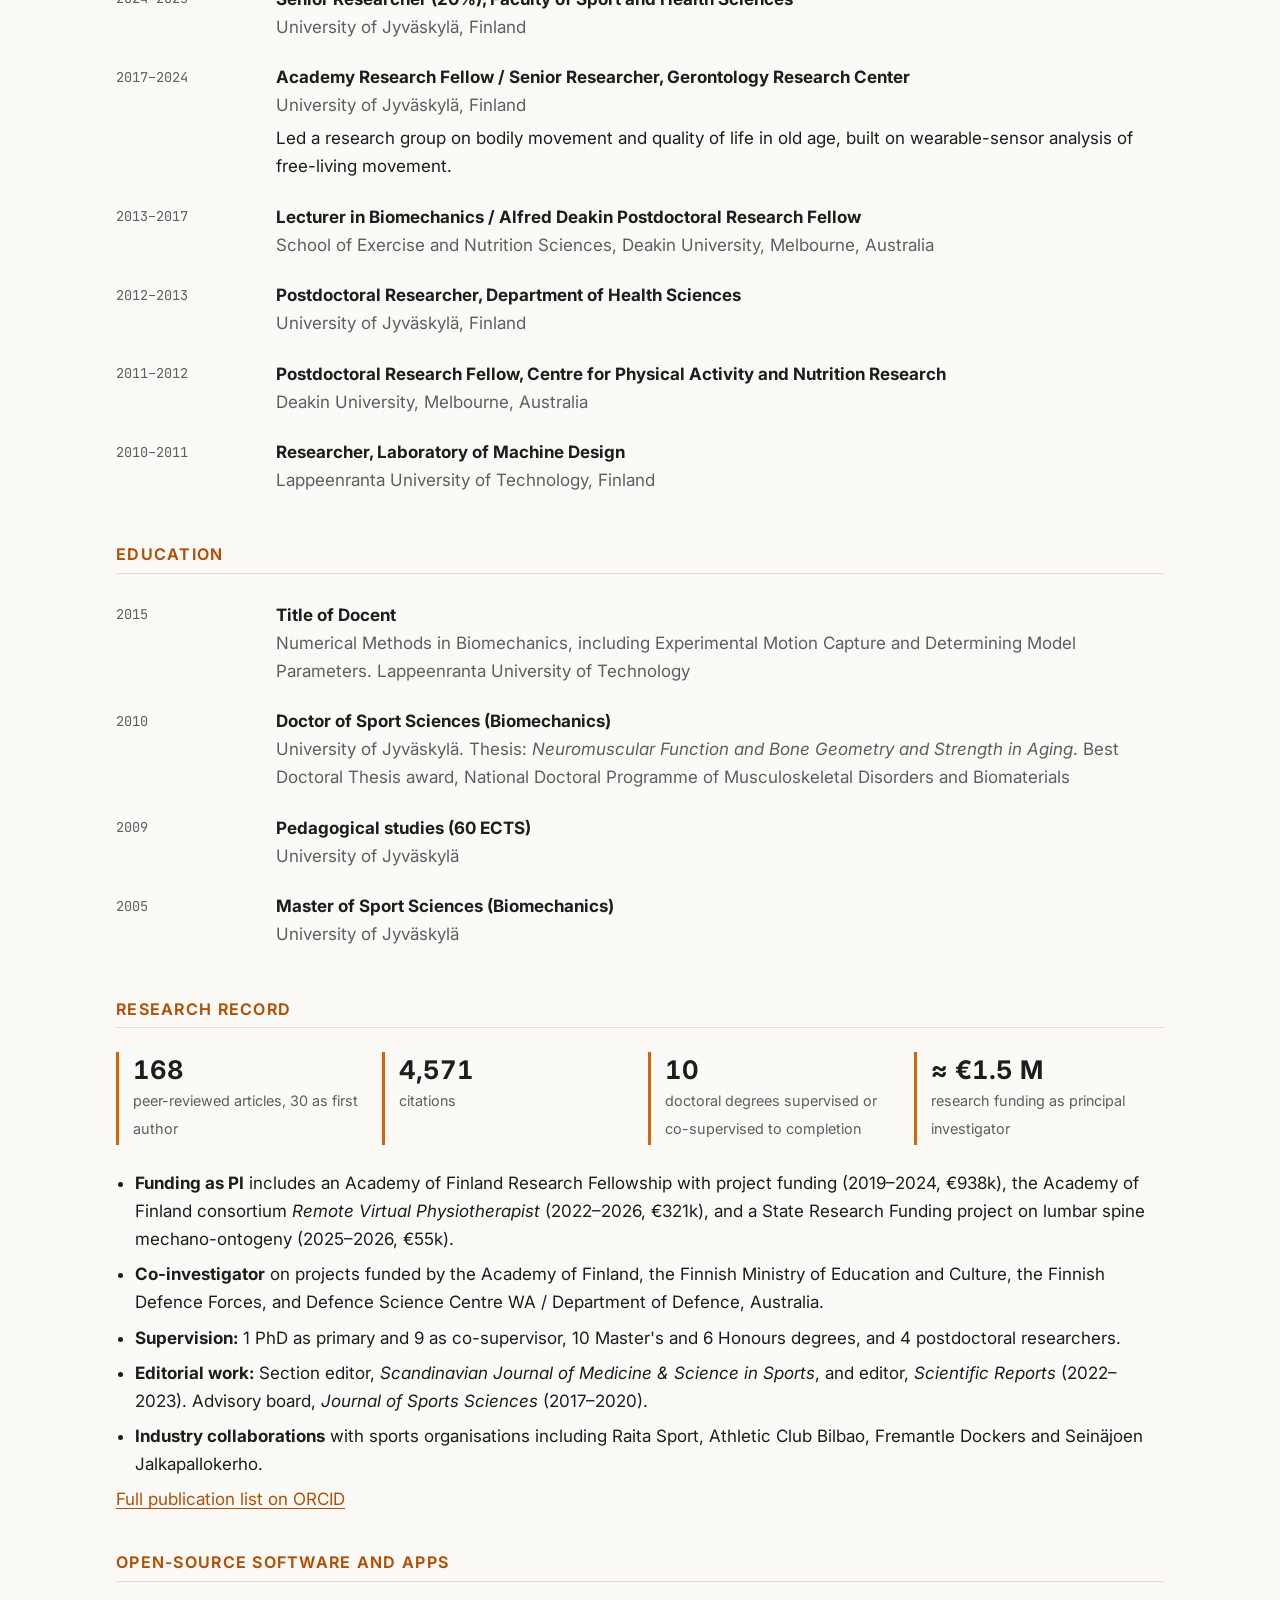
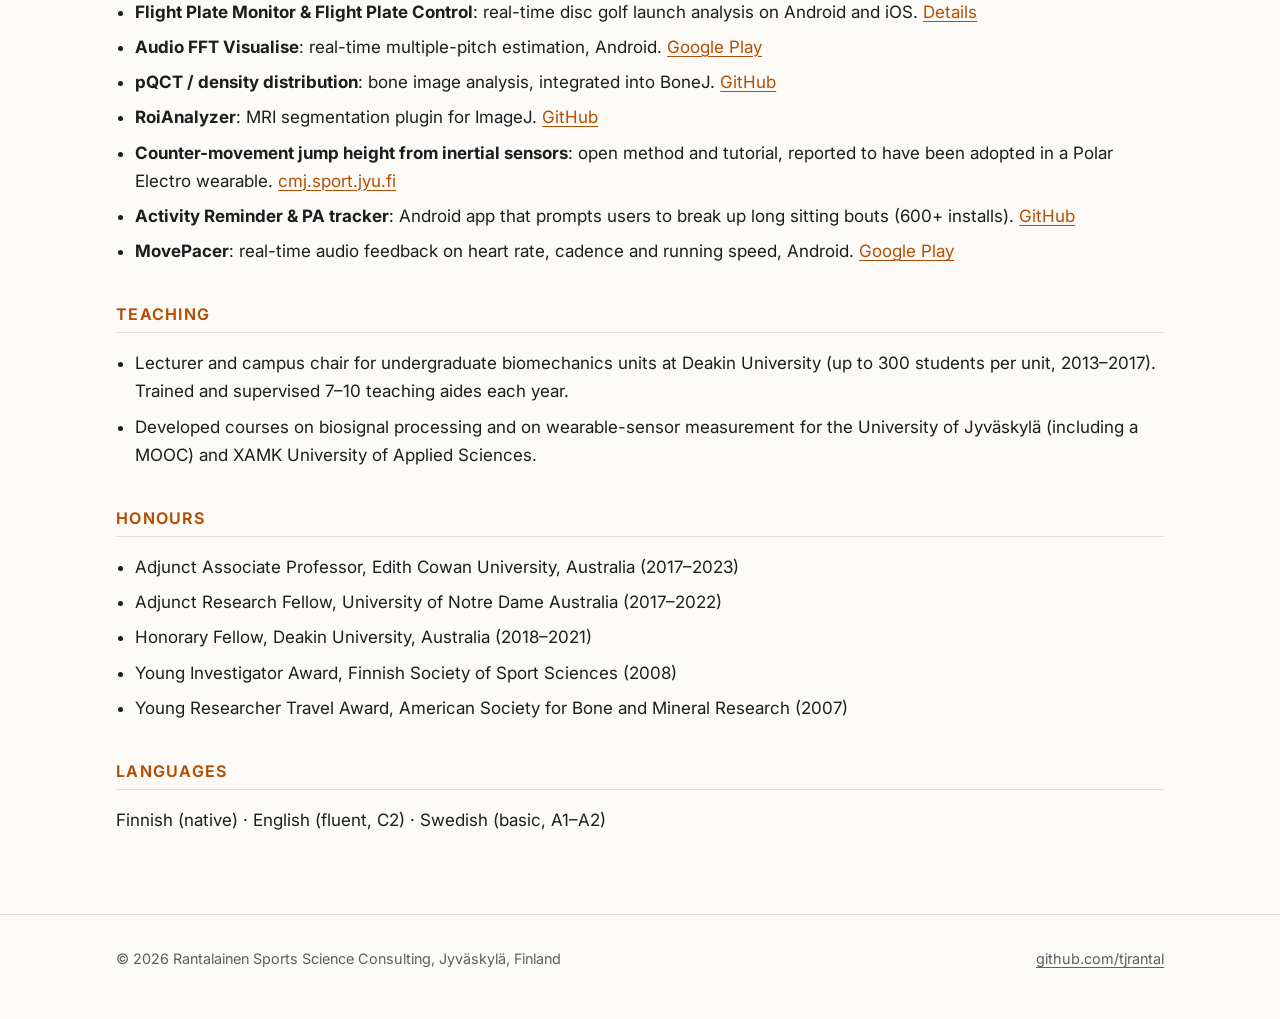
==== commit 27edc496: "Updated description of the disc analysis" ====
--- a/cv.html
+++ b/cv.html
@@ -71,8 +71,8 @@
         </div>
         <div>
           <h3>Machine learning</h3>
-          <p>Fine-tuning open-source models (e.g. YOLOX) on custom labelled data, ONNX export and on-device
-            inference with OpenCV DNN</p>
+          <p>Designing and training compact detectors from scratch on custom labelled data, fine-tuning
+            open-source models, and on-device inference with LiteRT, ONNX and OpenCV DNN</p>
         </div>
         <div>
           <h3>Platforms</h3>
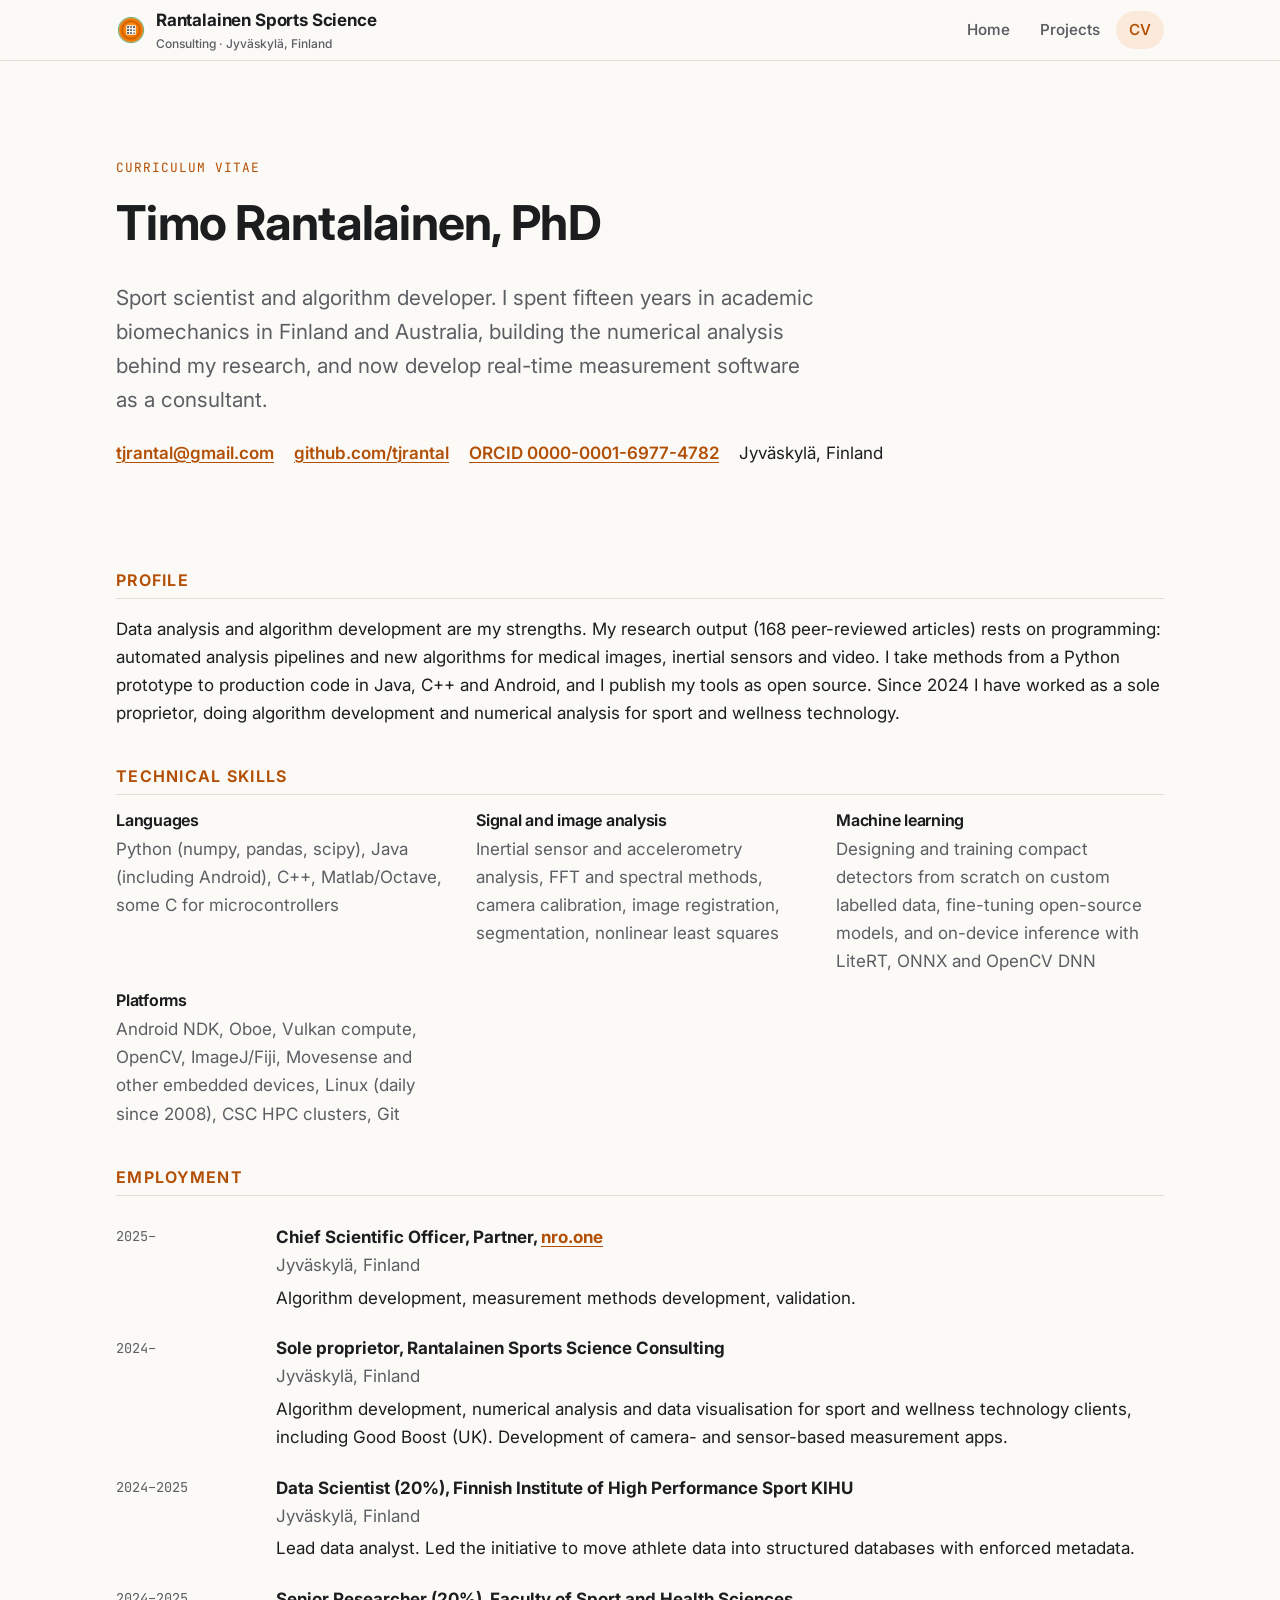
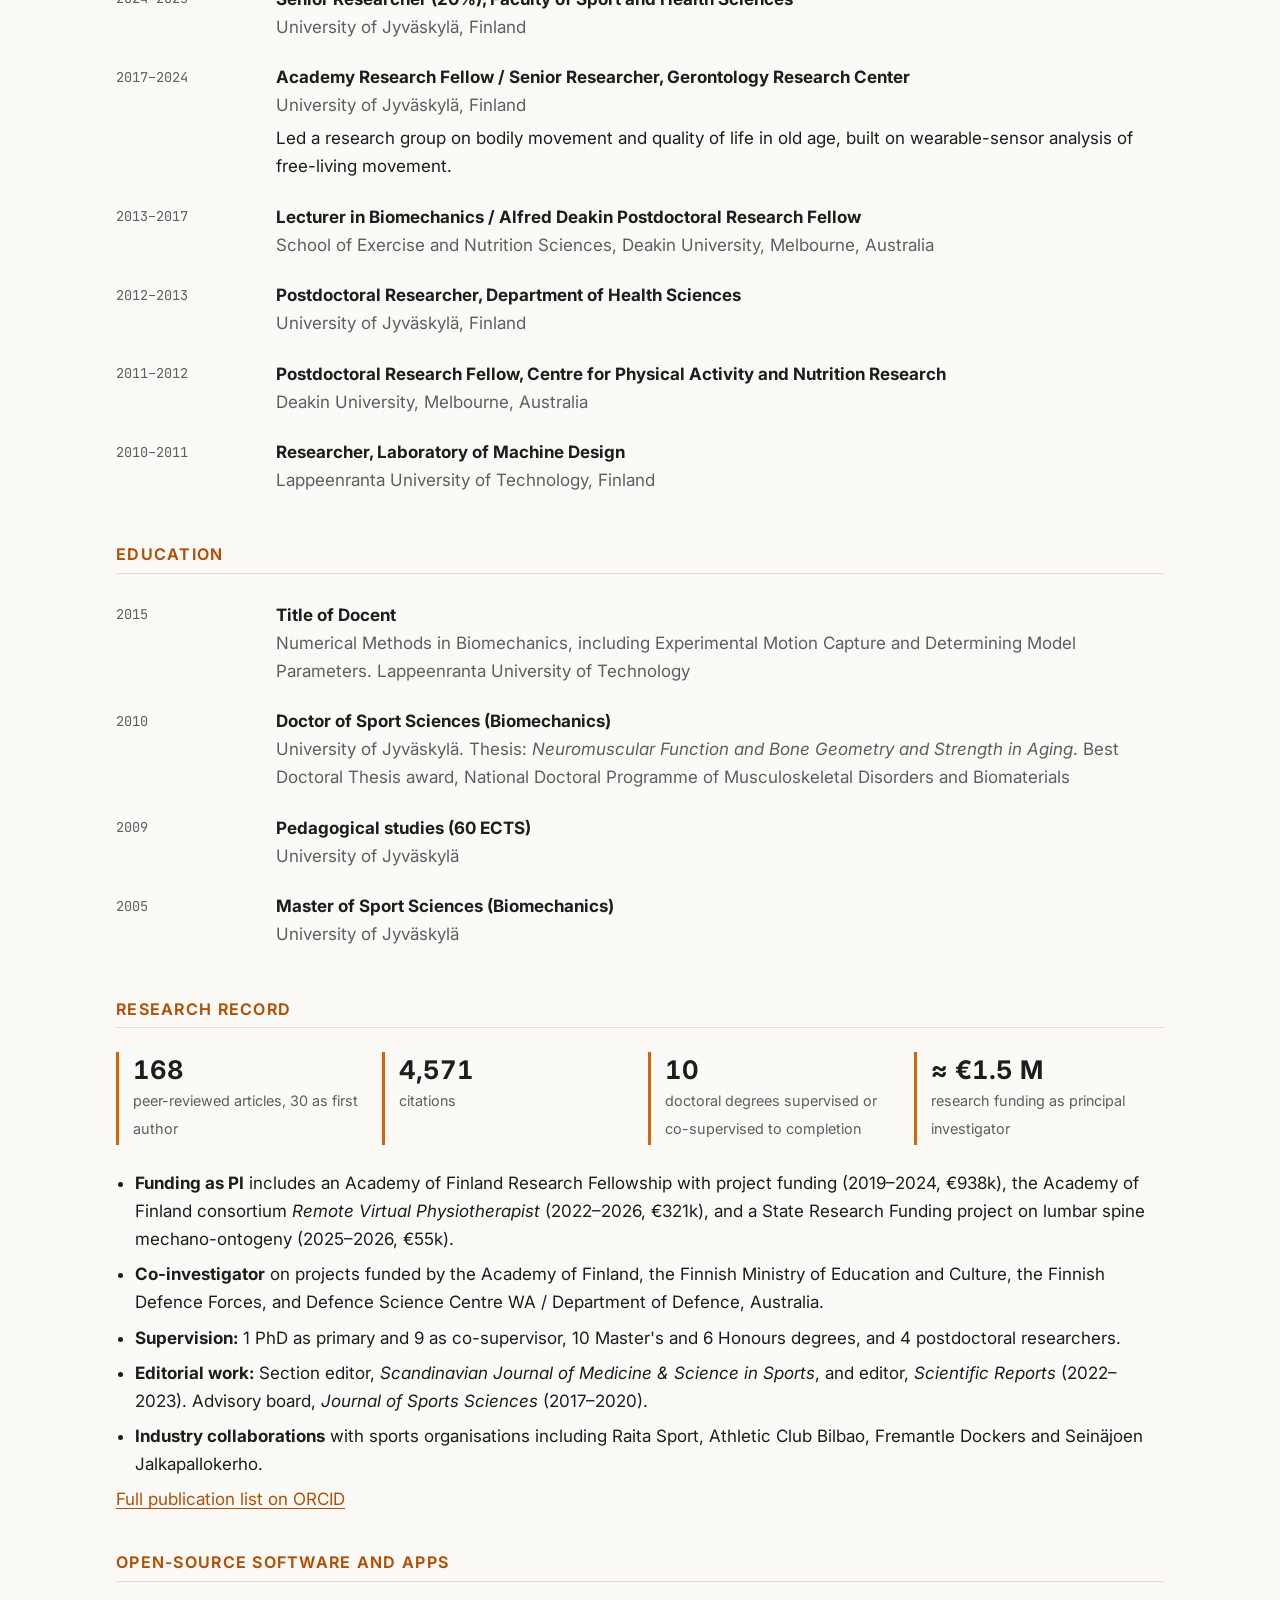
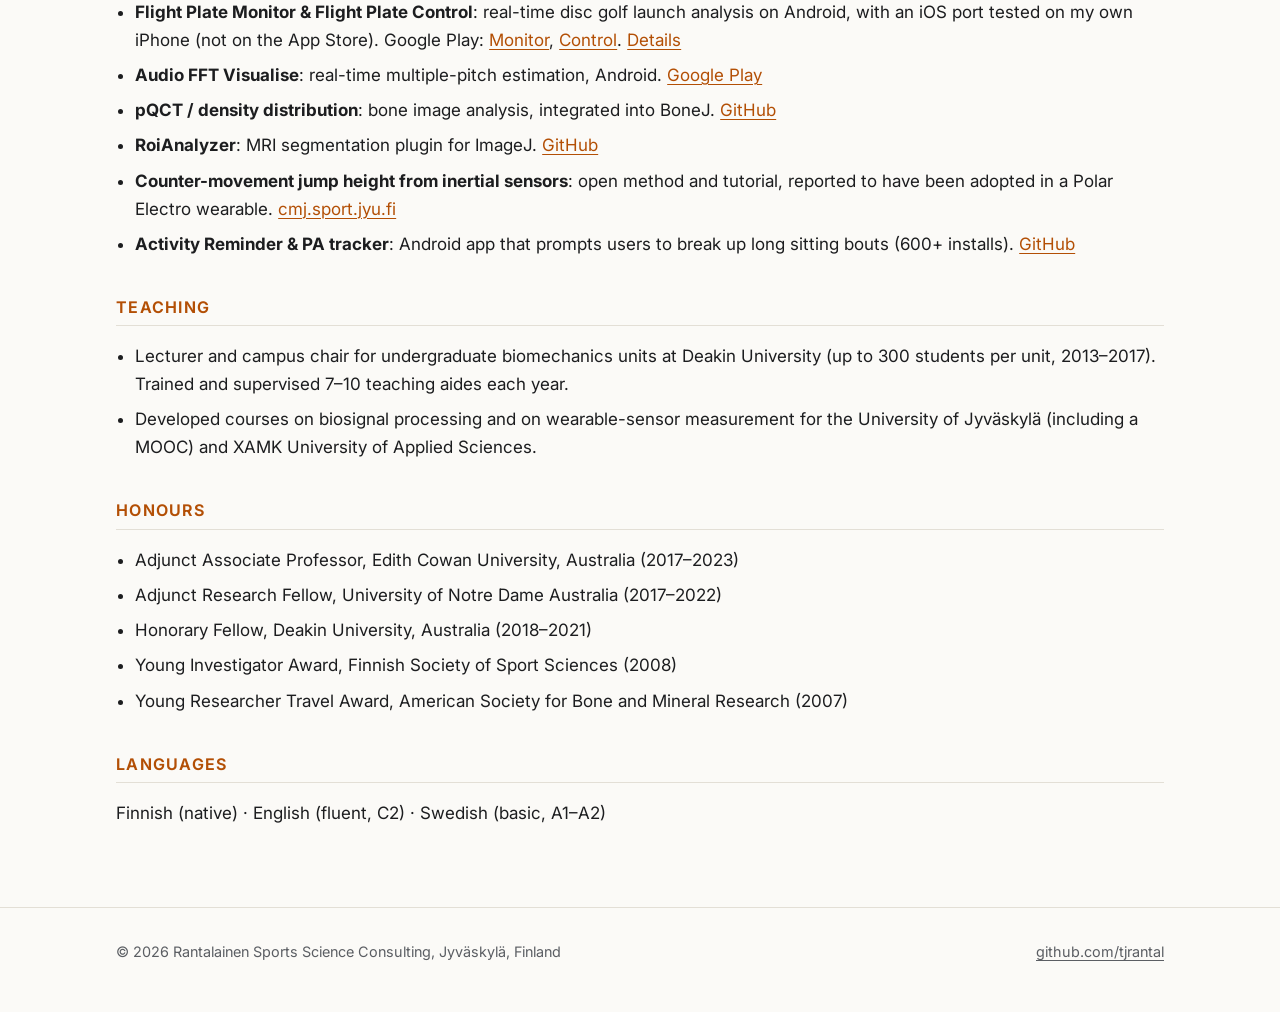
==== commit e77bdb41: "Added play store links" ====
--- a/cv.html
+++ b/cv.html
@@ -226,7 +226,8 @@
       <h2>Open-source software and apps</h2>
       <ul class="plain-list">
         <li><strong>Flight Plate Monitor &amp; Flight Plate Control</strong>: real-time disc golf launch analysis on
-          Android and iOS. <a class="no-print" href="projects.html#flight-plate">Details</a></li>
+          Android, with an iOS port tested on my own iPhone (not on the App Store). Google Play: <a href="https://play.google.com/store/apps/details?id=rss.timo.flightplatemonitor">Monitor</a>,
+          <a href="https://play.google.com/store/apps/details?id=rss.timo.flightcontrolapp">Control</a>. <a class="no-print" href="projects.html#flight-plate">Details</a></li>
         <li><strong>Audio FFT Visualise</strong>: real-time multiple-pitch estimation, Android.
           <a href="https://play.google.com/store/apps/details?id=timo.home.audiovisualise">Google Play</a></li>
         <li><strong>pQCT / density distribution</strong>: bone image analysis, integrated into BoneJ.
@@ -238,8 +239,6 @@
           <a href="https://cmj.sport.jyu.fi/">cmj.sport.jyu.fi</a></li>
         <li><strong>Activity Reminder &amp; PA tracker</strong>: Android app that prompts users to break up
           long sitting bouts (600+ installs). <a href="https://github.com/tjrantal/activitymonitor">GitHub</a></li>
-        <li><strong>MovePacer</strong>: real-time audio feedback on heart rate, cadence and running speed, Android.
-          <a href="https://play.google.com/store/apps/details?id=timo.jyu.movepacer">Google Play</a></li>
       </ul>
     </section>
 
